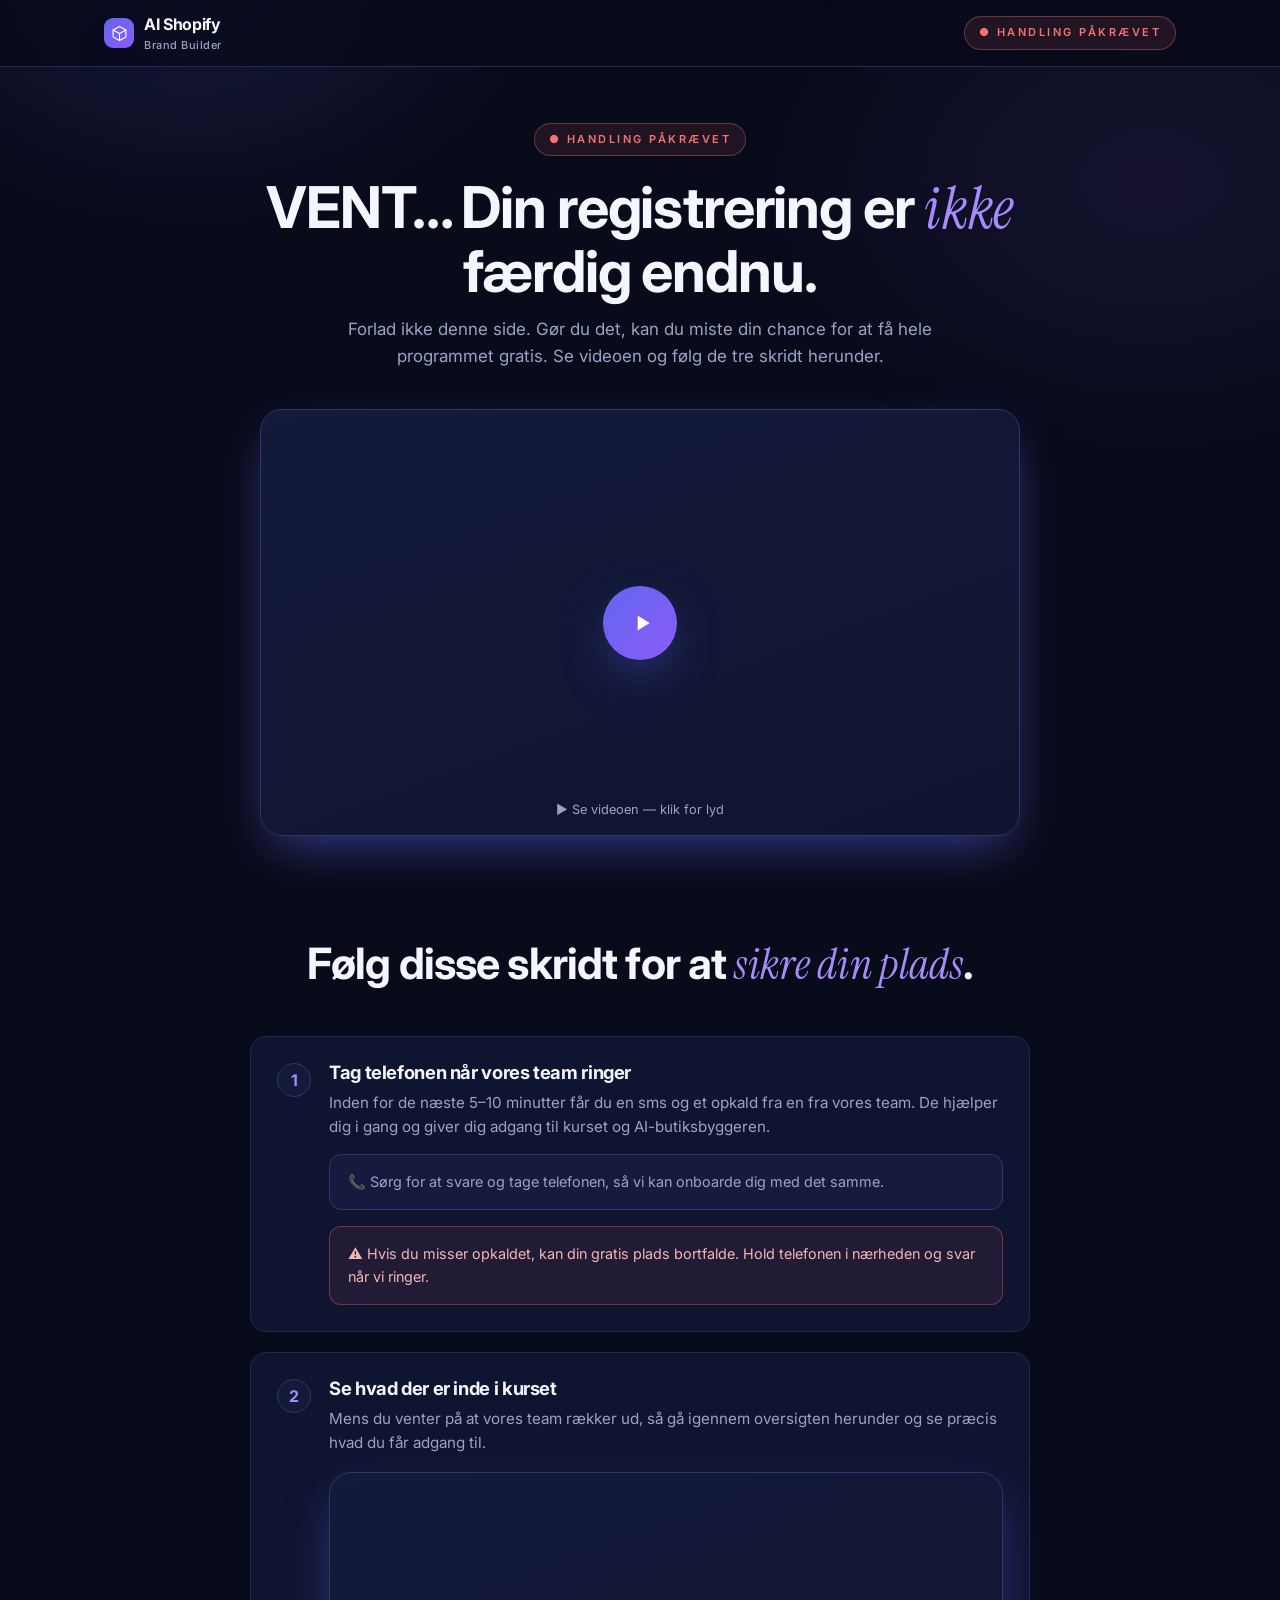
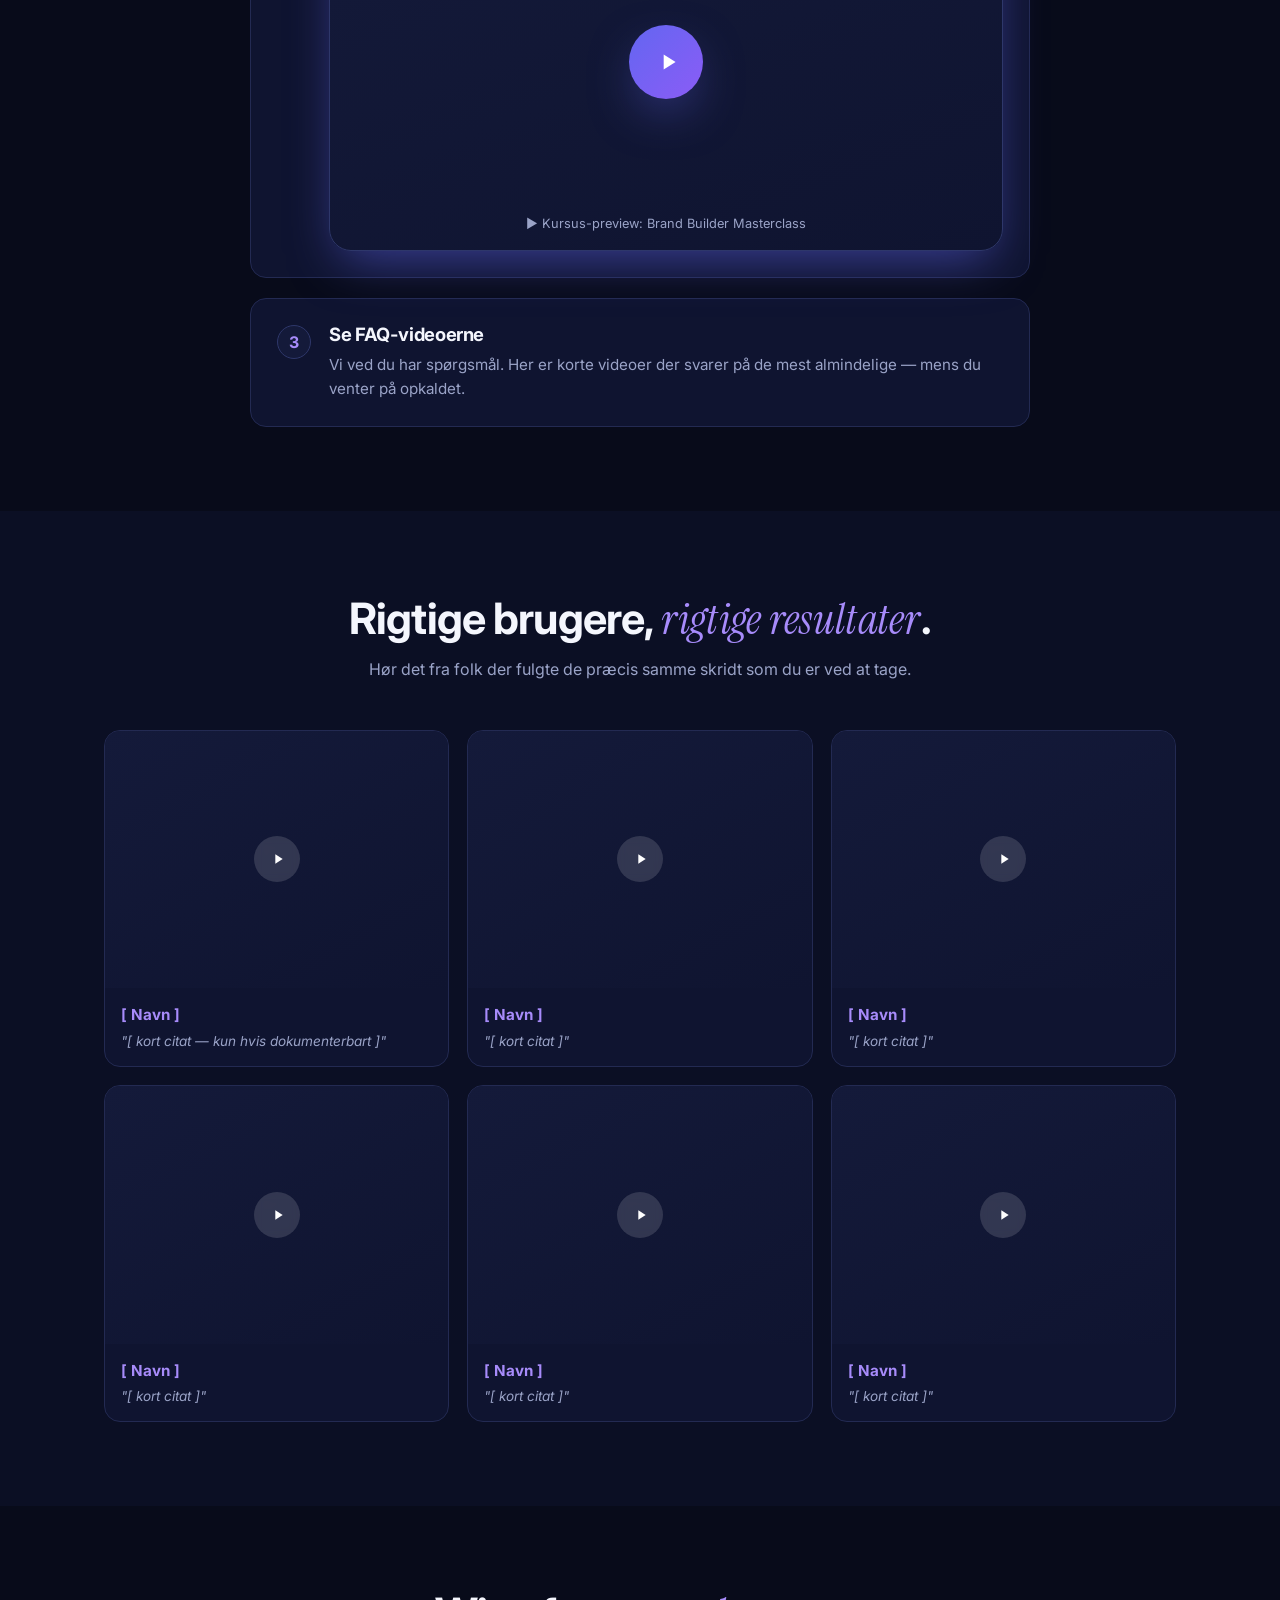
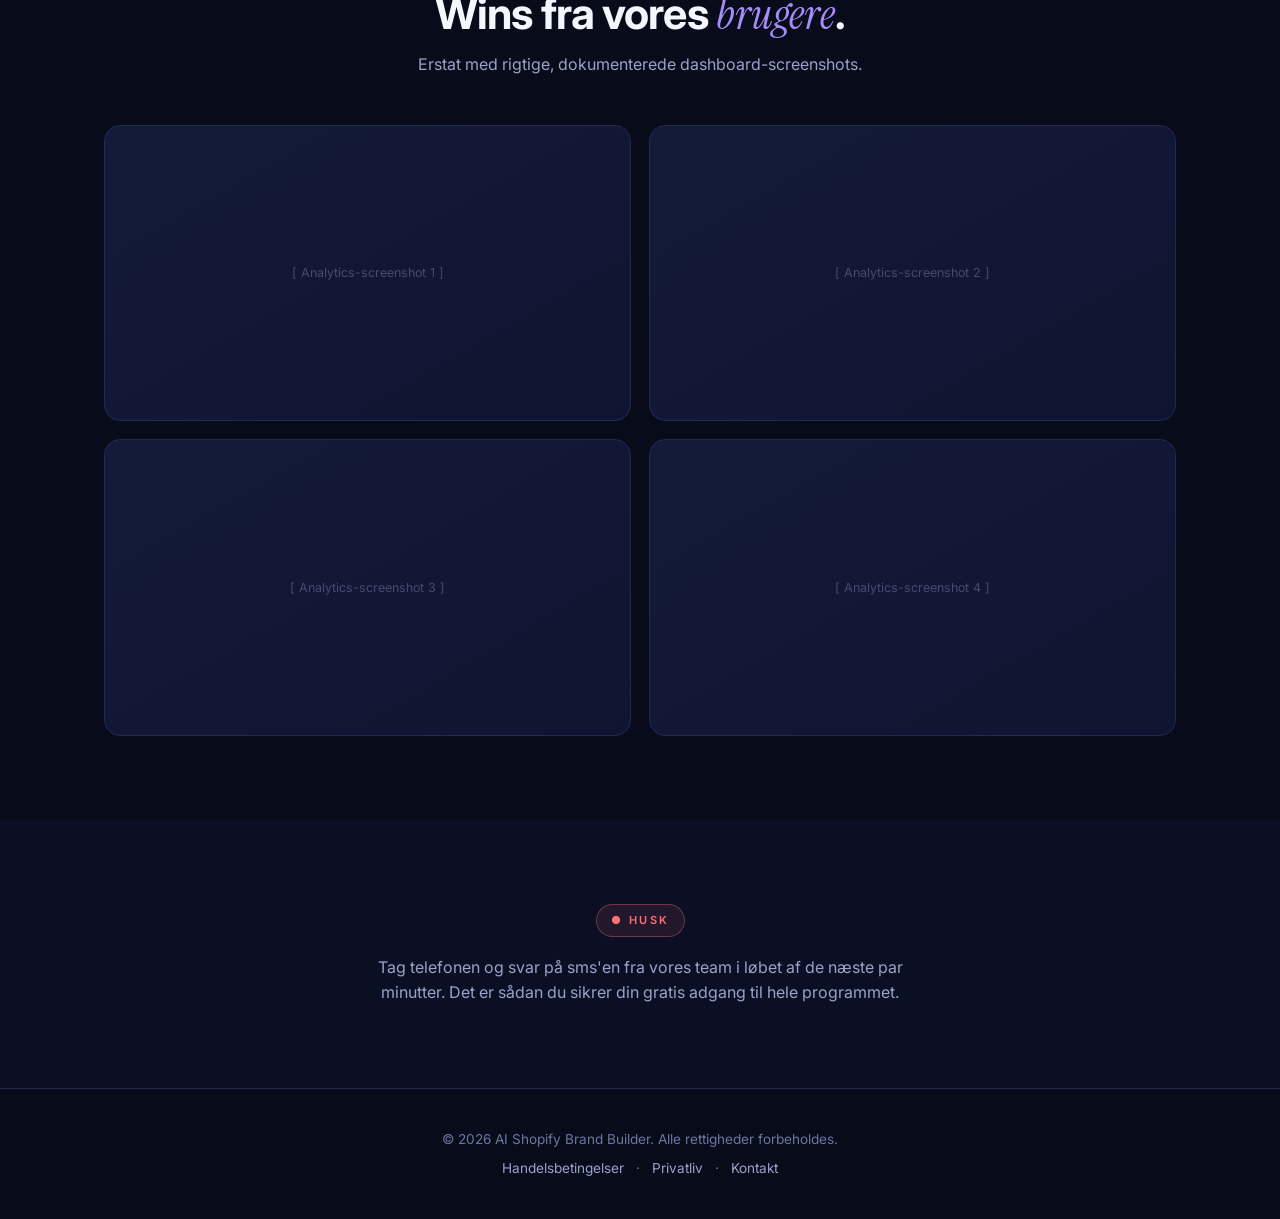
==== secure-spot.html @ dec0affe "Add files via upload" ====
<!DOCTYPE html>
<html lang="da">
<head>
  <meta charset="UTF-8" />
  <meta name="viewport" content="width=device-width, initial-scale=1.0" />
  <title>Sikr din plads — AI Shopify Brand Builder</title>
  <meta name="description" content="Din registrering er næsten færdig. Følg de sidste skridt for at sikre din gratis adgang." />
  <link rel="preconnect" href="https://fonts.googleapis.com" />
  <link rel="preconnect" href="https://fonts.gstatic.com" crossorigin />
  <link href="https://fonts.googleapis.com/css2?family=Inter:wght@400;500;600;700&family=Instrument+Serif:ital@0;1&display=swap" rel="stylesheet" />
  <link rel="stylesheet" href="styles.css" />
</head>
<body>

  <!-- =============== NAV =============== -->
  <header class="nav">
    <div class="wrap row">
      <a class="brand" href="index.html">
        <span class="mark" aria-hidden="true">
          <svg viewBox="0 0 24 24" fill="none"><path d="M12 2 3 7v10l9 5 9-5V7l-9-5Z" stroke="#fff" stroke-width="1.6" stroke-linejoin="round"/><path d="M12 12 3 7M12 12l9-5M12 12v10" stroke="#fff" stroke-width="1.6" stroke-linejoin="round"/></svg>
        </span>
        <span>AI Shopify<br><small>Brand Builder</small></span>
      </a>
      <span class="eyebrow warn">● Handling påkrævet</span>
    </div>
  </header>

  <!-- =============== HERO / WAIT =============== -->
  <section class="hero-warn">
    <div class="wrap">
      <span class="eyebrow warn">● Handling påkrævet</span>
      <h1>VENT… Din registrering er <em>ikke</em> færdig endnu.</h1>
      <p class="lead">Forlad ikke denne side. Gør du det, kan du miste din chance for at få hele programmet gratis. Se videoen og følg de tre skridt herunder.</p>

      <!-- VSL: replace with your onboarding video embed -->
      <div class="vsl" role="button" tabindex="0" aria-label="Afspil video" data-video>
        <div class="play" aria-hidden="true"><svg viewBox="0 0 24 24" fill="#fff"><path d="M8 5v14l11-7L8 5Z"/></svg></div>
        <div class="vsl-label">▶ Se videoen — klik for lyd</div>
      </div>
    </div>
  </section>

  <!-- =============== SECURE STEPS =============== -->
  <section style="padding-top: 20px;">
    <div class="wrap">
      <div class="section-head">
        <h2>Følg disse skridt for at <em>sikre din plads</em>.</h2>
      </div>

      <div class="secure-steps">
        <!-- Step 1 -->
        <div class="secure-step">
          <span class="idx">1</span>
          <div>
            <h3>Tag telefonen når vores team ringer</h3>
            <p>Inden for de næste 5–10 minutter får du en sms og et opkald fra en fra vores team. De hjælper dig i gang og giver dig adgang til kurset og AI-butiksbyggeren.</p>
            <div class="callout info">📞 Sørg for at svare og tage telefonen, så vi kan onboarde dig med det samme.</div>
            <div class="callout warn">⚠️ Hvis du misser opkaldet, kan din gratis plads bortfalde. Hold telefonen i nærheden og svar når vi ringer.</div>
          </div>
        </div>

        <!-- Step 2 -->
        <div class="secure-step">
          <span class="idx">2</span>
          <div>
            <h3>Se hvad der er inde i kurset</h3>
            <p>Mens du venter på at vores team rækker ud, så gå igennem oversigten herunder og se præcis hvad du får adgang til.</p>
            <div class="vsl" style="margin-top:18px; max-width:100%;" role="button" tabindex="0" aria-label="Afspil kursus-preview" data-video>
              <div class="play" aria-hidden="true"><svg viewBox="0 0 24 24" fill="#fff"><path d="M8 5v14l11-7L8 5Z"/></svg></div>
              <div class="vsl-label">▶ Kursus-preview: Brand Builder Masterclass</div>
            </div>
          </div>
        </div>

        <!-- Step 3 -->
        <div class="secure-step">
          <span class="idx">3</span>
          <div>
            <h3>Se FAQ-videoerne</h3>
            <p>Vi ved du har spørgsmål. Her er korte videoer der svarer på de mest almindelige — mens du venter på opkaldet.</p>
          </div>
        </div>
      </div>
    </div>
  </section>

  <!-- =============== TESTIMONIALS =============== -->
  <!--
    ⚠️ Erstat med RIGTIGE video-testimonials. Brug kun rigtige personer med samtykke,
    og undgå konkrete indtjeningspåstande du ikke kan dokumentere.
  -->
  <section style="background: var(--bg-2);">
    <div class="wrap">
      <div class="section-head">
        <h2>Rigtige brugere, <em>rigtige resultater</em>.</h2>
        <p>Hør det fra folk der fulgte de præcis samme skridt som du er ved at tage.</p>
      </div>

      <div class="testi-grid">
        <div class="testi">
          <div class="thumb"><div class="play"><svg viewBox="0 0 24 24" fill="#fff"><path d="M8 5v14l11-7L8 5Z"/></svg></div></div>
          <div class="meta"><b>[ Navn ]</b><p>"[ kort citat — kun hvis dokumenterbart ]"</p></div>
        </div>
        <div class="testi">
          <div class="thumb"><div class="play"><svg viewBox="0 0 24 24" fill="#fff"><path d="M8 5v14l11-7L8 5Z"/></svg></div></div>
          <div class="meta"><b>[ Navn ]</b><p>"[ kort citat ]"</p></div>
        </div>
        <div class="testi">
          <div class="thumb"><div class="play"><svg viewBox="0 0 24 24" fill="#fff"><path d="M8 5v14l11-7L8 5Z"/></svg></div></div>
          <div class="meta"><b>[ Navn ]</b><p>"[ kort citat ]"</p></div>
        </div>
        <div class="testi">
          <div class="thumb"><div class="play"><svg viewBox="0 0 24 24" fill="#fff"><path d="M8 5v14l11-7L8 5Z"/></svg></div></div>
          <div class="meta"><b>[ Navn ]</b><p>"[ kort citat ]"</p></div>
        </div>
        <div class="testi">
          <div class="thumb"><div class="play"><svg viewBox="0 0 24 24" fill="#fff"><path d="M8 5v14l11-7L8 5Z"/></svg></div></div>
          <div class="meta"><b>[ Navn ]</b><p>"[ kort citat ]"</p></div>
        </div>
        <div class="testi">
          <div class="thumb"><div class="play"><svg viewBox="0 0 24 24" fill="#fff"><path d="M8 5v14l11-7L8 5Z"/></svg></div></div>
          <div class="meta"><b>[ Navn ]</b><p>"[ kort citat ]"</p></div>
        </div>
      </div>
    </div>
  </section>

  <!-- =============== WINS =============== -->
  <section>
    <div class="wrap">
      <div class="section-head">
        <h2>Wins fra vores <em>brugere</em>.</h2>
        <p>Erstat med rigtige, dokumenterede dashboard-screenshots.</p>
      </div>
      <div class="result-grid">
        <div class="result-shot"><span class="ph">[ Analytics-screenshot 1 ]</span></div>
        <div class="result-shot"><span class="ph">[ Analytics-screenshot 2 ]</span></div>
        <div class="result-shot"><span class="ph">[ Analytics-screenshot 3 ]</span></div>
        <div class="result-shot"><span class="ph">[ Analytics-screenshot 4 ]</span></div>
      </div>
    </div>
  </section>

  <!-- =============== REMEMBER =============== -->
  <section style="background: var(--bg-2);">
    <div class="wrap remember">
      <span class="eyebrow warn">● Husk</span>
      <p>Tag telefonen og svar på sms'en fra vores team i løbet af de næste par minutter. Det er sådan du sikrer din gratis adgang til hele programmet.</p>
    </div>
  </section>

  <!-- =============== FOOTER =============== -->
  <footer>
    <div class="wrap">
      © 2026 AI Shopify Brand Builder. Alle rettigheder forbeholdes.
      <div class="foot-links"><a href="#">Handelsbetingelser</a> · <a href="#">Privatliv</a> · <a href="#">Kontakt</a></div>
    </div>
  </footer>

  <script src="script.js"></script>
</body>
</html>
---- styles.css ----
/* =========================================================
   AI Shopify Brand Builder — shared styles
   Dark editorial funnel theme. Edit tokens below to rebrand.
   ========================================================= */

:root {
  --bg:        #080b1a;
  --bg-2:      #0b0f24;
  --surface:   #0f1430;
  --surface-2: #141a3a;
  --border:    #232a52;
  --border-2:  #2e376a;

  --text:      #f4f6fd;
  --muted:     #9aa3c7;
  --muted-2:   #6d76a0;

  --brand:     #6366f1;
  --brand-2:   #8b5cf6;
  --brand-3:   #a78bfa;
  --success:   #4ade80;
  --danger:    #f87171;

  --grad: linear-gradient(135deg, #6366f1 0%, #8b5cf6 100%);
  --glow: 0 18px 50px -12px rgba(99, 102, 241, .55);

  --radius: 16px;
  --radius-lg: 22px;
  --maxw: 1120px;

  --serif: "Instrument Serif", Georgia, serif;
  --sans: "Inter", -apple-system, BlinkMacSystemFont, "Segoe UI", sans-serif;
}

* { box-sizing: border-box; margin: 0; padding: 0; }

html { scroll-behavior: smooth; }

body {
  font-family: var(--sans);
  background: var(--bg);
  color: var(--text);
  line-height: 1.55;
  -webkit-font-smoothing: antialiased;
  overflow-x: hidden;
}

/* subtle ambient glows in the page background */
body::before {
  content: "";
  position: fixed;
  inset: 0;
  background:
    radial-gradient(600px 400px at 15% 0%, rgba(99,102,241,.14), transparent 60%),
    radial-gradient(700px 500px at 90% 20%, rgba(139,92,246,.10), transparent 60%);
  pointer-events: none;
  z-index: 0;
}

.wrap { position: relative; z-index: 1; max-width: var(--maxw); margin: 0 auto; padding: 0 24px; }

a { color: inherit; text-decoration: none; }

em, .em {
  font-family: var(--serif);
  font-style: italic;
  font-weight: 400;
  color: var(--brand-3);
  letter-spacing: .3px;
}

/* ---------- eyebrow / labels ---------- */
.eyebrow {
  display: inline-flex;
  align-items: center;
  gap: 8px;
  font-size: 11px;
  font-weight: 600;
  letter-spacing: 2.5px;
  text-transform: uppercase;
  color: var(--brand-3);
  background: rgba(99,102,241,.10);
  border: 1px solid var(--border-2);
  border-radius: 999px;
  padding: 7px 14px;
}
.eyebrow.warn { color: var(--danger); background: rgba(248,113,113,.10); border-color: rgba(248,113,113,.35); }

/* ---------- headings ---------- */
h1, h2, h3 { font-weight: 700; letter-spacing: -0.02em; line-height: 1.08; }
h1 { font-size: clamp(2.1rem, 5vw, 3.6rem); }
h2 { font-size: clamp(1.7rem, 3.6vw, 2.7rem); }
h3 { font-size: 1.15rem; }
.lead { color: var(--muted); font-size: 1.06rem; max-width: 620px; }

/* ---------- buttons ---------- */
.btn {
  display: inline-flex;
  align-items: center;
  justify-content: center;
  gap: 10px;
  font-family: var(--sans);
  font-size: 1rem;
  font-weight: 600;
  color: #fff;
  background: var(--grad);
  border: none;
  border-radius: 12px;
  padding: 16px 28px;
  cursor: pointer;
  box-shadow: var(--glow);
  transition: transform .15s ease, box-shadow .15s ease, filter .15s ease;
}
.btn:hover { transform: translateY(-2px); filter: brightness(1.06); box-shadow: 0 24px 60px -12px rgba(99,102,241,.7); }
.btn:focus-visible { outline: 3px solid var(--brand-3); outline-offset: 3px; }
.btn.block { width: 100%; }
.btn.lg { padding: 20px 34px; font-size: 1.1rem; }
.btn.ghost { background: transparent; border: 1px solid var(--border-2); box-shadow: none; color: var(--text); }
.btn.ghost:hover { background: var(--surface-2); box-shadow: none; }
.btn .arrow { transition: transform .15s ease; }
.btn:hover .arrow { transform: translateX(3px); }

.substack { margin-top: 12px; font-size: 12px; letter-spacing: 1.5px; text-transform: uppercase; color: var(--muted-2); }

/* ---------- nav ---------- */
.nav {
  position: sticky; top: 0; z-index: 50;
  backdrop-filter: blur(14px);
  background: rgba(8,11,26,.72);
  border-bottom: 1px solid var(--border);
}
.nav .row { display: flex; align-items: center; justify-content: space-between; height: 66px; }
.brand { display: flex; align-items: center; gap: 10px; font-weight: 700; letter-spacing: -.02em; }
.brand .mark {
  width: 30px; height: 30px; border-radius: 9px; background: var(--grad);
  display: grid; place-items: center; box-shadow: var(--glow); flex: none;
}
.brand .mark svg { width: 17px; height: 17px; }
.brand small { display: block; font-size: 11px; font-weight: 500; color: var(--muted); letter-spacing: .5px; }
.nav-links { display: flex; align-items: center; gap: 28px; }
.nav-links a { font-size: .92rem; color: var(--muted); transition: color .15s; }
.nav-links a:hover { color: var(--text); }
.nav .btn { padding: 10px 20px; font-size: .9rem; border-radius: 10px; }

/* ---------- sections ---------- */
section { position: relative; z-index: 1; padding: 84px 0; }
.section-head { text-align: center; max-width: 680px; margin: 0 auto 48px; }
.section-head .eyebrow { margin-bottom: 20px; }
.section-head p { color: var(--muted); margin-top: 14px; }

/* ---------- hero ---------- */
.hero { padding-top: 60px; text-align: center; }
.hero h1 { max-width: 900px; margin: 22px auto 0; }
.hero .lead { margin: 20px auto 0; }
.hero-stats {
  display: grid; grid-template-columns: repeat(3, 1fr); gap: 14px;
  max-width: 620px; margin: 34px auto 0;
}
.stat-chip {
  background: var(--surface); border: 1px solid var(--border);
  border-radius: 14px; padding: 18px 12px;
}
.stat-chip .ico { color: var(--brand-3); font-size: 18px; margin-bottom: 8px; }
.stat-chip b { display: block; font-size: 1.35rem; }
.stat-chip span { font-size: .8rem; color: var(--muted); }

/* video / VSL frame */
.vsl {
  position: relative; margin: 40px auto 0; max-width: 760px;
  aspect-ratio: 16/9; border-radius: var(--radius-lg);
  border: 1px solid var(--border-2);
  background: linear-gradient(160deg, var(--surface-2), var(--surface));
  overflow: hidden; box-shadow: var(--glow);
  display: grid; place-items: center; cursor: pointer;
}
.vsl .play {
  width: 74px; height: 74px; border-radius: 50%; background: var(--grad);
  display: grid; place-items: center; box-shadow: var(--glow);
  transition: transform .18s ease;
}
.vsl:hover .play { transform: scale(1.08); }
.vsl .play svg { width: 26px; height: 26px; margin-left: 4px; }
.vsl .vsl-label { position: absolute; bottom: 16px; left: 0; right: 0; text-align: center; font-size: .8rem; color: var(--muted); }

.hero-cta { margin-top: 34px; display: flex; flex-direction: column; align-items: center; }
.social-proof { display: flex; align-items: center; gap: 12px; margin-top: 20px; color: var(--muted); font-size: .9rem; }
.avatars { display: flex; }
.avatars span {
  width: 30px; height: 30px; border-radius: 50%; margin-left: -8px;
  border: 2px solid var(--bg); background: var(--grad);
}
.avatars span:first-child { margin-left: 0; }

/* ---------- partners ---------- */
.partners { border-top: 1px solid var(--border); border-bottom: 1px solid var(--border); padding: 40px 0; }
.partners .label { text-align: center; font-size: 11px; letter-spacing: 2.5px; text-transform: uppercase; color: var(--muted-2); margin-bottom: 22px; }
.partner-row { display: flex; flex-wrap: wrap; justify-content: center; align-items: center; gap: 42px; opacity: .8; }
.partner-row span { font-weight: 700; font-size: 1.1rem; color: var(--muted); letter-spacing: -.02em; }

/* ---------- steps ---------- */
.steps { display: grid; gap: 22px; }
.step {
  display: grid; grid-template-columns: 1fr 1fr; gap: 40px; align-items: center;
  background: var(--surface); border: 1px solid var(--border);
  border-radius: var(--radius-lg); padding: 40px;
}
.step:nth-child(even) .step-media { order: 2; }
.step .num { font-family: var(--serif); font-style: italic; font-size: 1.1rem; color: var(--brand-3); }
.step .kicker { font-size: 11px; letter-spacing: 2.5px; text-transform: uppercase; color: var(--muted-2); margin-left: 8px; }
.step h3 { font-size: 1.7rem; margin: 14px 0 12px; }
.step p { color: var(--muted); }
.checks { list-style: none; margin-top: 18px; display: grid; gap: 10px; }
.checks li { display: flex; align-items: center; gap: 10px; font-size: .95rem; }
.checks .tick {
  width: 20px; height: 20px; border-radius: 50%; flex: none;
  background: rgba(74,222,128,.15); color: var(--success);
  display: grid; place-items: center; font-size: 12px;
}
.step-media {
  aspect-ratio: 4/3; border-radius: var(--radius); overflow: hidden;
  border: 1px solid var(--border-2);
  background: linear-gradient(150deg, var(--surface-2), #1a2149);
  display: grid; place-items: center; color: var(--muted-2); font-size: .85rem;
  position: relative;
}
.step-media .badge {
  position: absolute; top: 14px; right: 14px; font-size: 11px; font-weight: 600;
  background: rgba(99,102,241,.2); border: 1px solid var(--border-2);
  padding: 5px 12px; border-radius: 999px; color: var(--brand-3);
}

/* ---------- value stack ---------- */
.stack-card {
  max-width: 760px; margin: 0 auto;
  background: var(--surface); border: 1px solid var(--border);
  border-radius: var(--radius-lg); overflow: hidden;
}
.stack-head { display: flex; justify-content: space-between; align-items: center; padding: 20px 26px; border-bottom: 1px solid var(--border); font-size: 12px; letter-spacing: 1.5px; text-transform: uppercase; color: var(--muted-2); }
.stack-item { display: flex; align-items: center; gap: 18px; padding: 22px 26px; border-bottom: 1px solid var(--border); }
.stack-item .si-ico { width: 40px; height: 40px; flex: none; border-radius: 11px; background: var(--surface-2); border: 1px solid var(--border-2); display: grid; place-items: center; color: var(--brand-3); }
.stack-item .si-body { flex: 1; }
.stack-item .si-body b { display: block; font-size: 1rem; }
.stack-item .si-body span { font-size: .87rem; color: var(--muted); }
.stack-item .si-price { font-weight: 700; font-size: 1.05rem; color: var(--muted); }
.stack-total { display: flex; justify-content: space-between; align-items: center; padding: 24px 26px; }
.stack-total .tl { font-size: 12px; letter-spacing: 1.5px; text-transform: uppercase; color: var(--muted-2); }
.stack-total .old { text-decoration: line-through; color: var(--muted-2); font-size: 1.4rem; }
.stack-total .free { font-family: var(--serif); font-style: italic; font-size: 2.4rem; color: var(--success); line-height: 1; }
.stack-note { text-align: center; color: var(--muted); font-size: .9rem; max-width: 560px; margin: 24px auto 0; }

/* ---------- founder note ---------- */
.founder { display: grid; grid-template-columns: 0.9fr 1.1fr; gap: 48px; align-items: start; }
.founder-card {
  aspect-ratio: 3/4; border-radius: var(--radius-lg); overflow: hidden;
  border: 1px solid var(--border-2);
  background: linear-gradient(160deg, #1a2149, var(--surface));
  position: relative; display: grid; place-items: end start;
}
.founder-card .tag { position: absolute; bottom: 18px; left: 18px; }
.founder-card .tag b { display: block; font-size: 1.05rem; }
.founder-card .tag span { font-size: 11px; letter-spacing: 2px; text-transform: uppercase; color: var(--muted); }
.founder-body h2 { margin: 16px 0 20px; }
.founder-body p { color: var(--muted); margin-bottom: 16px; }
.founder-body .signature { font-family: var(--serif); font-style: italic; font-size: 1.4rem; color: var(--text); margin-top: 8px; }

/* ---------- results / stats ---------- */
.result-stats { display: grid; grid-template-columns: repeat(4, 1fr); gap: 20px; margin-bottom: 40px; }
.result-stats .rs b { font-family: var(--serif); font-style: italic; font-size: 2.4rem; color: var(--brand-3); display: block; line-height: 1; }
.result-stats .rs span { font-size: 11px; letter-spacing: 1.5px; text-transform: uppercase; color: var(--muted-2); }
.result-grid { display: grid; grid-template-columns: repeat(2, 1fr); gap: 18px; }
.result-shot {
  aspect-ratio: 16/9; border-radius: var(--radius); border: 1px solid var(--border);
  background: linear-gradient(150deg, var(--surface-2), var(--surface));
  display: grid; place-items: center; color: var(--muted-2); font-size: .85rem;
}
.result-caption { text-align: center; margin-top: 28px; font-size: 11px; letter-spacing: 2px; text-transform: uppercase; color: var(--muted-2); }

/* ---------- store showcase ---------- */
.store-grid { display: grid; grid-template-columns: repeat(3, 1fr); gap: 18px; }
.store-shot {
  aspect-ratio: 3/4; border-radius: var(--radius); border: 1px solid var(--border);
  background: linear-gradient(150deg, var(--surface-2), var(--surface));
  display: grid; place-items: center; color: var(--muted-2); font-size: .8rem; text-align: center; padding: 12px;
}

/* ---------- FAQ ---------- */
.faq { max-width: 780px; margin: 0 auto; display: grid; gap: 12px; }
.faq-item { background: var(--surface); border: 1px solid var(--border); border-radius: 14px; overflow: hidden; }
.faq-q { width: 100%; text-align: left; background: none; border: none; color: var(--text); font-family: var(--sans); font-size: 1rem; font-weight: 500; padding: 20px 22px; cursor: pointer; display: flex; justify-content: space-between; align-items: center; gap: 16px; }
.faq-q .n { color: var(--muted-2); font-size: .8rem; margin-right: 4px; }
.faq-q .pm { color: var(--brand-3); font-size: 1.3rem; transition: transform .2s ease; flex: none; }
.faq-item.open .faq-q .pm { transform: rotate(45deg); }
.faq-a { max-height: 0; overflow: hidden; transition: max-height .28s ease; color: var(--muted); }
.faq-a p { padding: 0 22px 22px; }

/* ---------- big CTA band ---------- */
.cta-band {
  position: relative; text-align: center;
  background: var(--surface); border: 1px solid var(--border-2);
  border-radius: var(--radius-lg); padding: 64px 32px; overflow: hidden;
}
.cta-band::after {
  content: ""; position: absolute; left: 50%; bottom: -40%; transform: translateX(-50%);
  width: 80%; height: 90%; background: radial-gradient(ellipse, rgba(99,102,241,.4), transparent 70%);
  pointer-events: none;
}
.cta-band h2 { position: relative; z-index: 1; max-width: 720px; margin: 0 auto 26px; }
.cta-band .btn { position: relative; z-index: 1; }

/* ---------- "you get" recap ---------- */
.recap { display: grid; grid-template-columns: 0.8fr 1.2fr; gap: 40px; align-items: center; }
.recap-card { aspect-ratio: 4/5; border-radius: var(--radius-lg); border: 1px solid var(--border-2); background: linear-gradient(160deg, #1a2149, var(--surface)); }
.recap ul { list-style: none; display: grid; gap: 14px; margin: 20px 0 26px; }
.recap li { display: flex; align-items: center; gap: 12px; }
.recap li .tick { width: 22px; height: 22px; border-radius: 50%; flex: none; background: rgba(74,222,128,.15); color: var(--success); display: grid; place-items: center; font-size: 12px; }
.recap .signature { font-family: var(--serif); font-style: italic; color: var(--muted); }

/* ---------- footer ---------- */
footer { border-top: 1px solid var(--border); padding: 40px 0; text-align: center; color: var(--muted-2); font-size: .85rem; z-index: 1; position: relative; }
footer a { color: var(--muted); }
footer .foot-links { margin-top: 8px; }
footer .foot-links a { margin: 0 8px; }

/* =========================================================
   Page 2 — secure your spot
   ========================================================= */
.hero-warn { text-align: center; padding-top: 56px; }
.hero-warn h1 { max-width: 760px; margin: 20px auto 14px; }
.hero-warn .lead { margin: 0 auto; }
.secure-steps { display: grid; gap: 20px; max-width: 780px; margin: 0 auto; }
.secure-step { display: flex; gap: 18px; background: var(--surface); border: 1px solid var(--border); border-radius: var(--radius); padding: 26px; }
.secure-step .idx { width: 34px; height: 34px; flex: none; border-radius: 50%; background: var(--surface-2); border: 1px solid var(--border-2); display: grid; place-items: center; color: var(--brand-3); font-weight: 700; }
.secure-step h3 { margin-bottom: 8px; }
.secure-step p { color: var(--muted); font-size: .95rem; }
.callout { margin-top: 16px; border-radius: 12px; padding: 16px 18px; font-size: .9rem; display: flex; gap: 12px; }
.callout.info { background: rgba(99,102,241,.08); border: 1px solid var(--border-2); color: var(--muted); }
.callout.warn { background: rgba(248,113,113,.08); border: 1px solid rgba(248,113,113,.35); color: #f3b6b6; }

.testi-grid { display: grid; grid-template-columns: repeat(3, 1fr); gap: 18px; }
.testi {
  border-radius: var(--radius); border: 1px solid var(--border); overflow: hidden;
  background: var(--surface);
}
.testi .thumb { aspect-ratio: 4/3; background: linear-gradient(150deg, var(--surface-2), var(--surface)); display: grid; place-items: center; position: relative; }
.testi .thumb .play { width: 46px; height: 46px; border-radius: 50%; background: rgba(255,255,255,.14); backdrop-filter: blur(4px); display: grid; place-items: center; }
.testi .thumb .play svg { width: 16px; height: 16px; margin-left: 2px; }
.testi .meta { padding: 14px 16px; }
.testi .meta b { color: var(--brand-3); font-size: .95rem; }
.testi .meta p { color: var(--muted); font-size: .85rem; margin-top: 4px; font-style: italic; }

.remember { text-align: center; max-width: 620px; margin: 0 auto; }
.remember .eyebrow { margin-bottom: 18px; }
.remember p { color: var(--muted); }

/* placeholder helper text baked into media blocks */
.ph { opacity: .55; font-size: .78rem; }

/* ---------- responsive ---------- */
@media (max-width: 860px) {
  .nav-links { display: none; }
  .step, .founder, .recap { grid-template-columns: 1fr; gap: 28px; }
  .step:nth-child(even) .step-media { order: 0; }
  .step { padding: 28px; }
  .result-stats { grid-template-columns: repeat(2, 1fr); gap: 24px 16px; }
  .result-grid, .store-grid, .testi-grid { grid-template-columns: 1fr; }
  .hero-stats { grid-template-columns: 1fr; max-width: 340px; }
  section { padding: 60px 0; }
}
@media (max-width: 520px) {
  .partner-row { gap: 24px; }
  .cta-band { padding: 44px 20px; }
}

/* accessibility: honour reduced motion */
@media (prefers-reduced-motion: reduce) {
  * { animation: none !important; transition: none !important; scroll-behavior: auto !important; }
}
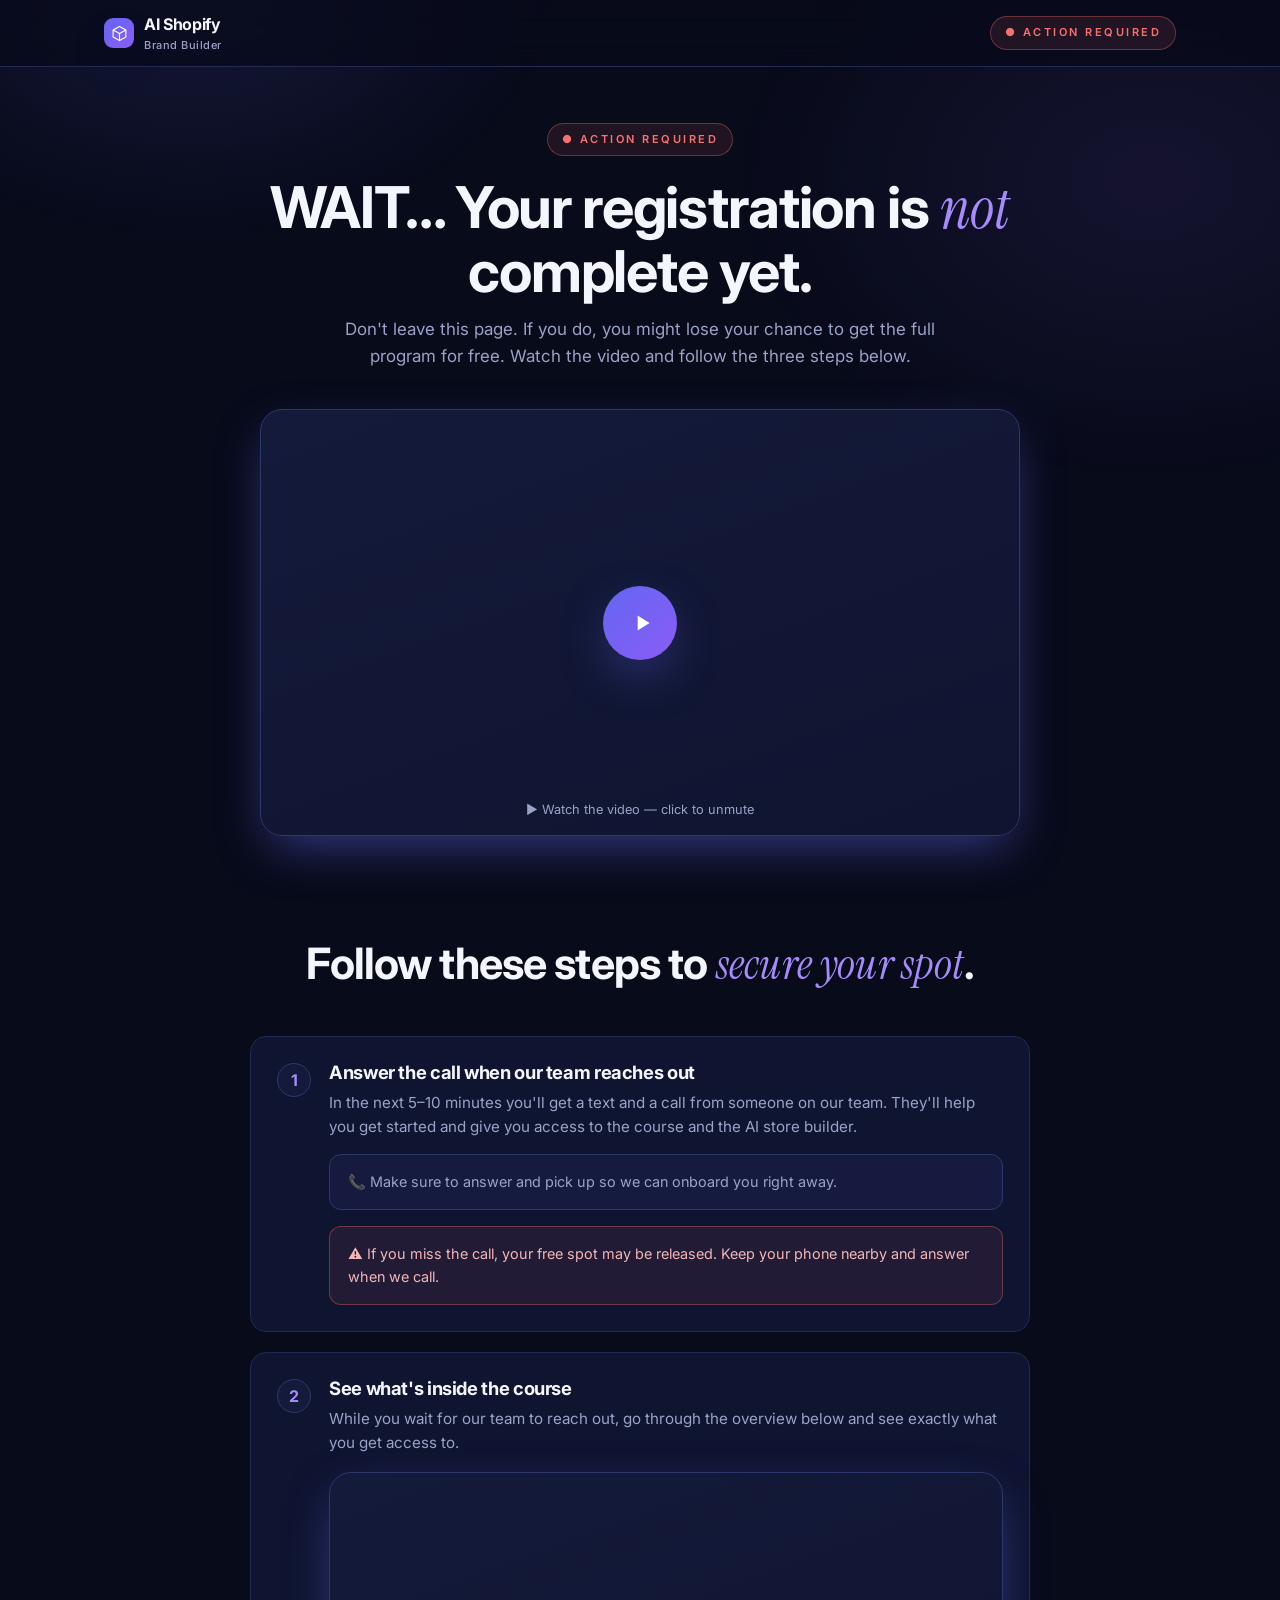
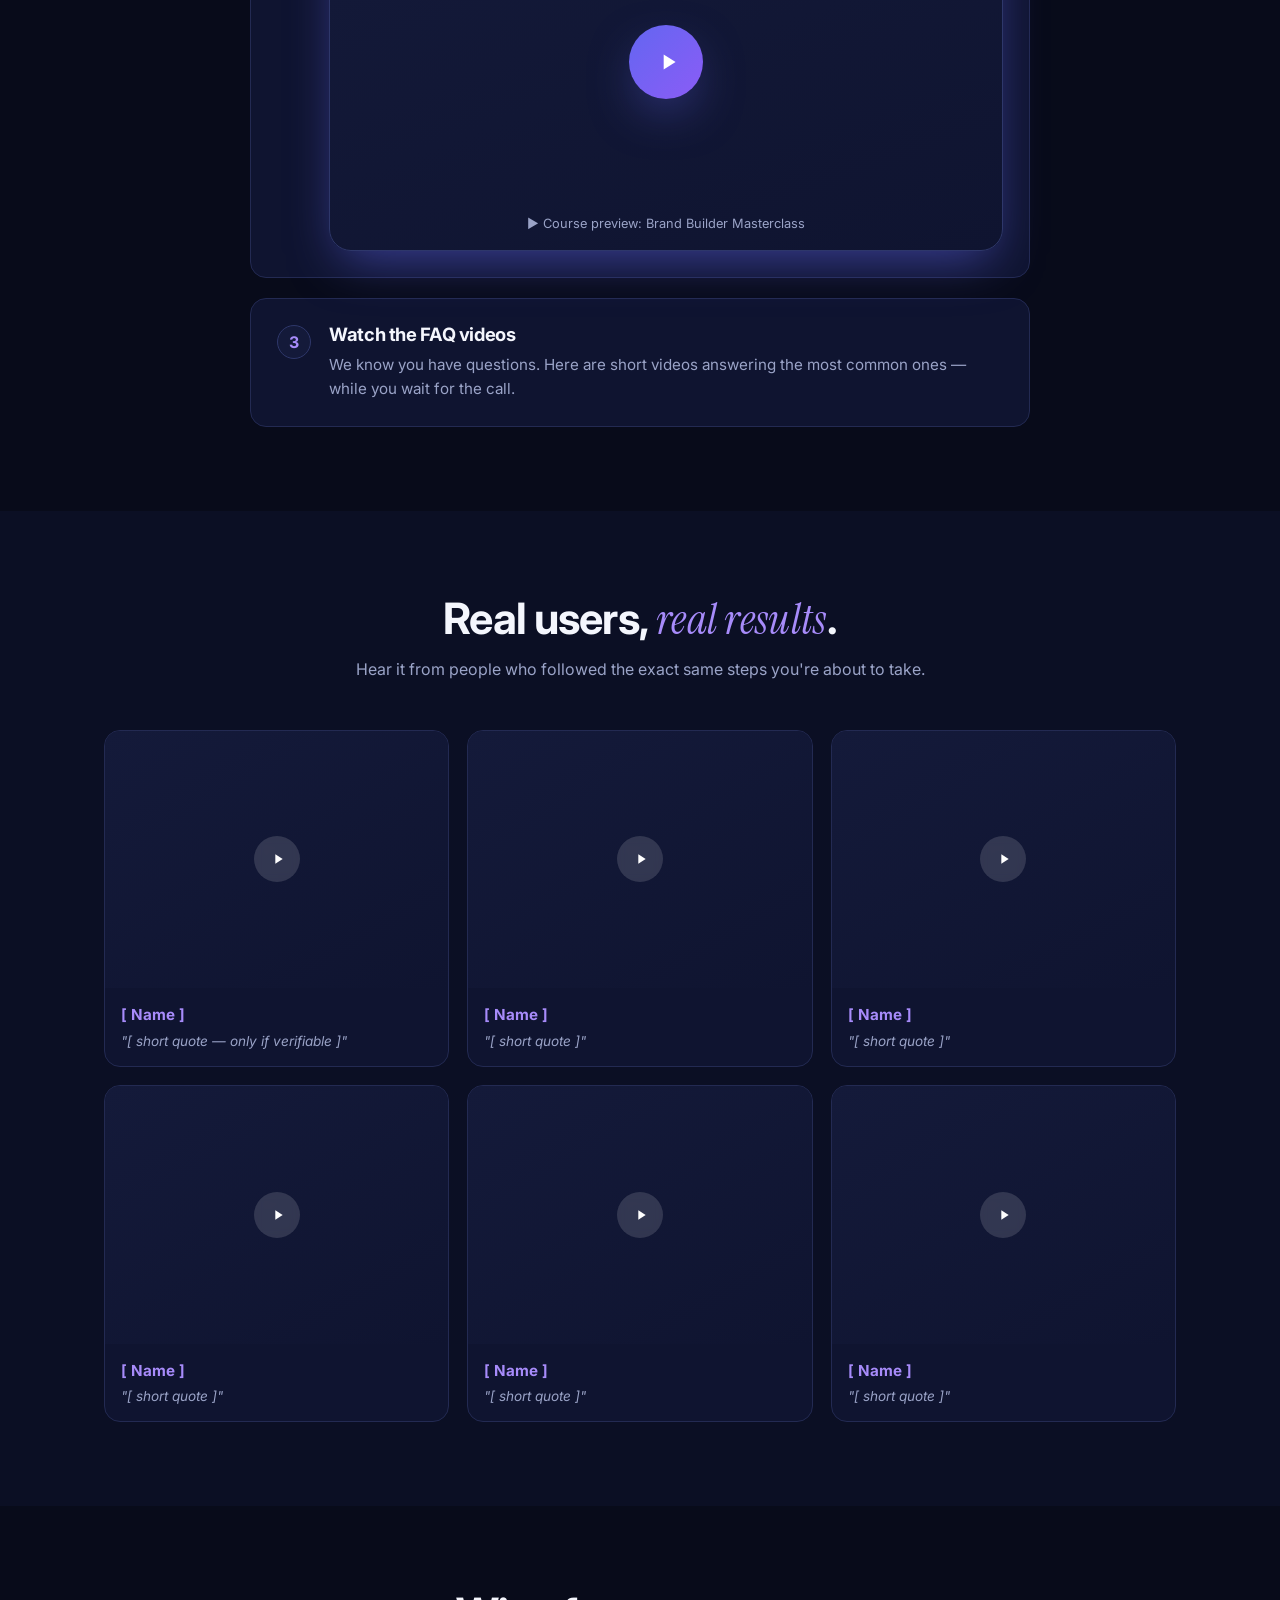
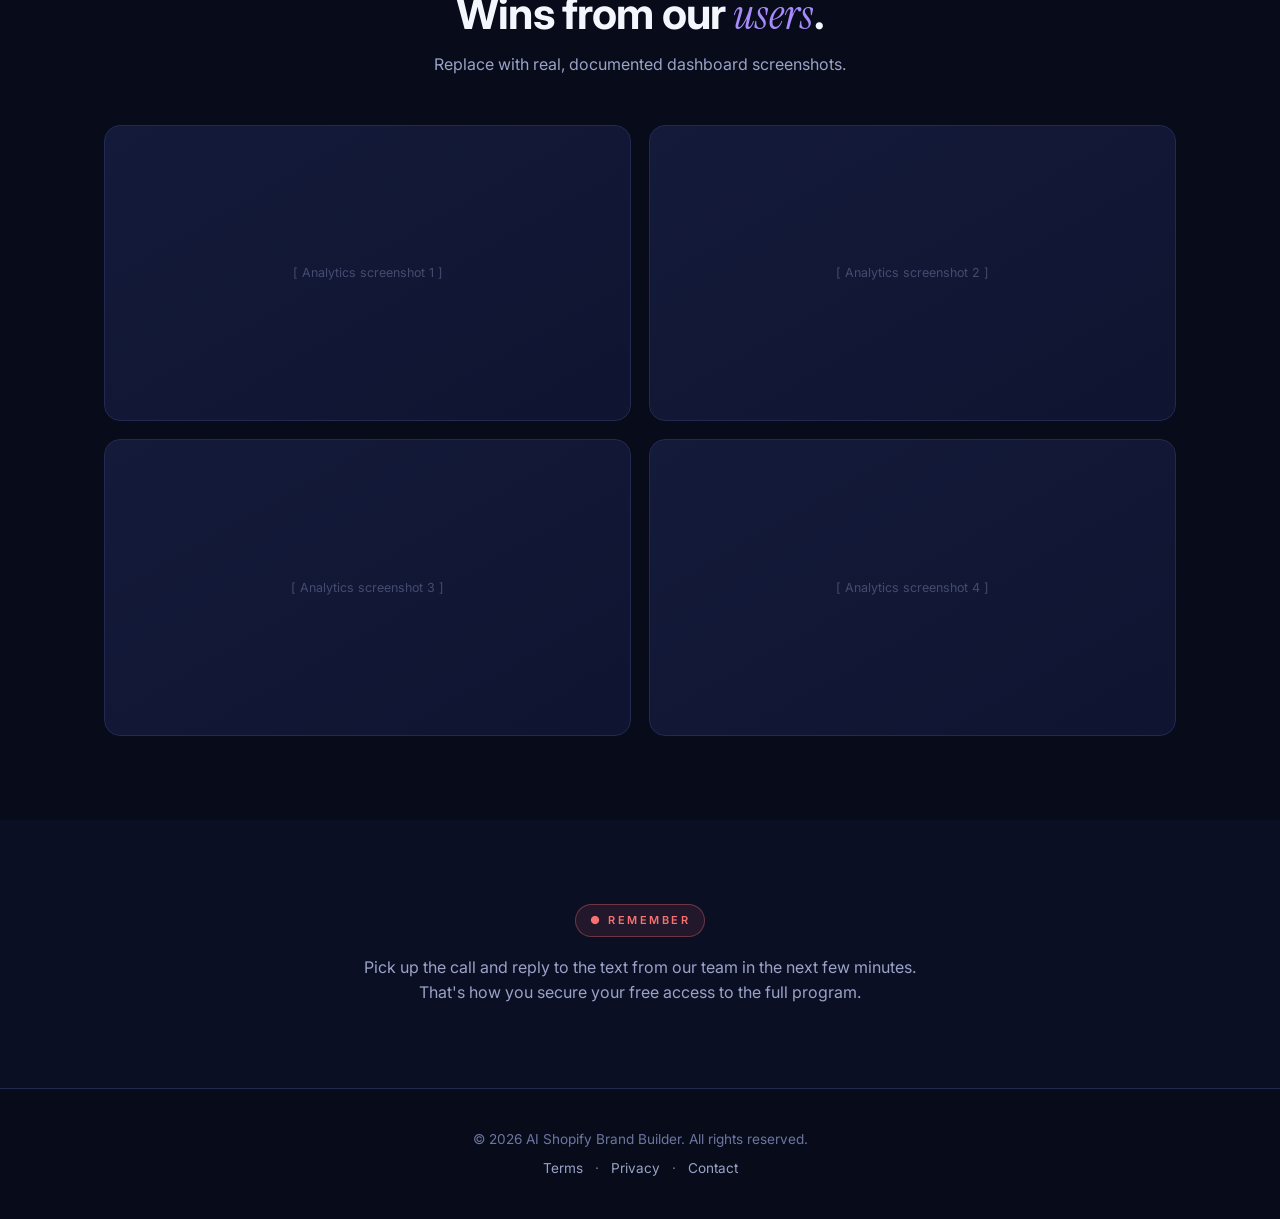
==== commit 9fe29863: "Add files via upload" ====
--- a/secure-spot.html
+++ b/secure-spot.html
@@ -1,10 +1,10 @@
 <!DOCTYPE html>
-<html lang="da">
+<html lang="en">
 <head>
   <meta charset="UTF-8" />
   <meta name="viewport" content="width=device-width, initial-scale=1.0" />
-  <title>Sikr din plads — AI Shopify Brand Builder</title>
-  <meta name="description" content="Din registrering er næsten færdig. Følg de sidste skridt for at sikre din gratis adgang." />
+  <title>Secure your spot — AI Shopify Brand Builder</title>
+  <meta name="description" content="Your registration is almost complete. Follow the final steps to secure your free access." />
   <link rel="preconnect" href="https://fonts.googleapis.com" />
   <link rel="preconnect" href="https://fonts.gstatic.com" crossorigin />
   <link href="https://fonts.googleapis.com/css2?family=Inter:wght@400;500;600;700&family=Instrument+Serif:ital@0;1&display=swap" rel="stylesheet" />
@@ -21,21 +21,21 @@
         </span>
         <span>AI Shopify<br><small>Brand Builder</small></span>
       </a>
-      <span class="eyebrow warn">● Handling påkrævet</span>
+      <span class="eyebrow warn">● Action required</span>
     </div>
   </header>
 
   <!-- =============== HERO / WAIT =============== -->
   <section class="hero-warn">
     <div class="wrap">
-      <span class="eyebrow warn">● Handling påkrævet</span>
-      <h1>VENT… Din registrering er <em>ikke</em> færdig endnu.</h1>
-      <p class="lead">Forlad ikke denne side. Gør du det, kan du miste din chance for at få hele programmet gratis. Se videoen og følg de tre skridt herunder.</p>
+      <span class="eyebrow warn">● Action required</span>
+      <h1>WAIT… Your registration is <em>not</em> complete yet.</h1>
+      <p class="lead">Don't leave this page. If you do, you might lose your chance to get the full program for free. Watch the video and follow the three steps below.</p>
 
       <!-- VSL: replace with your onboarding video embed -->
-      <div class="vsl" role="button" tabindex="0" aria-label="Afspil video" data-video>
+      <div class="vsl" role="button" tabindex="0" aria-label="Play video" data-video>
         <div class="play" aria-hidden="true"><svg viewBox="0 0 24 24" fill="#fff"><path d="M8 5v14l11-7L8 5Z"/></svg></div>
-        <div class="vsl-label">▶ Se videoen — klik for lyd</div>
+        <div class="vsl-label">▶ Watch the video — click to unmute</div>
       </div>
     </div>
   </section>
@@ -44,7 +44,7 @@
   <section style="padding-top: 20px;">
     <div class="wrap">
       <div class="section-head">
-        <h2>Følg disse skridt for at <em>sikre din plads</em>.</h2>
+        <h2>Follow these steps to <em>secure your spot</em>.</h2>
       </div>
 
       <div class="secure-steps">
@@ -52,10 +52,10 @@
         <div class="secure-step">
           <span class="idx">1</span>
           <div>
-            <h3>Tag telefonen når vores team ringer</h3>
-            <p>Inden for de næste 5–10 minutter får du en sms og et opkald fra en fra vores team. De hjælper dig i gang og giver dig adgang til kurset og AI-butiksbyggeren.</p>
-            <div class="callout info">📞 Sørg for at svare og tage telefonen, så vi kan onboarde dig med det samme.</div>
-            <div class="callout warn">⚠️ Hvis du misser opkaldet, kan din gratis plads bortfalde. Hold telefonen i nærheden og svar når vi ringer.</div>
+            <h3>Answer the call when our team reaches out</h3>
+            <p>In the next 5–10 minutes you'll get a text and a call from someone on our team. They'll help you get started and give you access to the course and the AI store builder.</p>
+            <div class="callout info">📞 Make sure to answer and pick up so we can onboard you right away.</div>
+            <div class="callout warn">⚠️ If you miss the call, your free spot may be released. Keep your phone nearby and answer when we call.</div>
           </div>
         </div>
 
@@ -63,11 +63,11 @@
         <div class="secure-step">
           <span class="idx">2</span>
           <div>
-            <h3>Se hvad der er inde i kurset</h3>
-            <p>Mens du venter på at vores team rækker ud, så gå igennem oversigten herunder og se præcis hvad du får adgang til.</p>
-            <div class="vsl" style="margin-top:18px; max-width:100%;" role="button" tabindex="0" aria-label="Afspil kursus-preview" data-video>
+            <h3>See what's inside the course</h3>
+            <p>While you wait for our team to reach out, go through the overview below and see exactly what you get access to.</p>
+            <div class="vsl" style="margin-top:18px; max-width:100%;" role="button" tabindex="0" aria-label="Play course preview" data-video>
               <div class="play" aria-hidden="true"><svg viewBox="0 0 24 24" fill="#fff"><path d="M8 5v14l11-7L8 5Z"/></svg></div>
-              <div class="vsl-label">▶ Kursus-preview: Brand Builder Masterclass</div>
+              <div class="vsl-label">▶ Course preview: Brand Builder Masterclass</div>
             </div>
           </div>
         </div>
@@ -76,8 +76,8 @@
         <div class="secure-step">
           <span class="idx">3</span>
           <div>
-            <h3>Se FAQ-videoerne</h3>
-            <p>Vi ved du har spørgsmål. Her er korte videoer der svarer på de mest almindelige — mens du venter på opkaldet.</p>
+            <h3>Watch the FAQ videos</h3>
+            <p>We know you have questions. Here are short videos answering the most common ones — while you wait for the call.</p>
           </div>
         </div>
       </div>
@@ -86,40 +86,40 @@
 
   <!-- =============== TESTIMONIALS =============== -->
   <!--
-    ⚠️ Erstat med RIGTIGE video-testimonials. Brug kun rigtige personer med samtykke,
-    og undgå konkrete indtjeningspåstande du ikke kan dokumentere.
+    Replace with REAL video testimonials. Use only real people with consent,
+    and avoid specific income claims you cannot document.
   -->
   <section style="background: var(--bg-2);">
     <div class="wrap">
       <div class="section-head">
-        <h2>Rigtige brugere, <em>rigtige resultater</em>.</h2>
-        <p>Hør det fra folk der fulgte de præcis samme skridt som du er ved at tage.</p>
+        <h2>Real users, <em>real results</em>.</h2>
+        <p>Hear it from people who followed the exact same steps you're about to take.</p>
       </div>
 
       <div class="testi-grid">
         <div class="testi">
           <div class="thumb"><div class="play"><svg viewBox="0 0 24 24" fill="#fff"><path d="M8 5v14l11-7L8 5Z"/></svg></div></div>
-          <div class="meta"><b>[ Navn ]</b><p>"[ kort citat — kun hvis dokumenterbart ]"</p></div>
+          <div class="meta"><b>[ Name ]</b><p>"[ short quote — only if verifiable ]"</p></div>
         </div>
         <div class="testi">
           <div class="thumb"><div class="play"><svg viewBox="0 0 24 24" fill="#fff"><path d="M8 5v14l11-7L8 5Z"/></svg></div></div>
-          <div class="meta"><b>[ Navn ]</b><p>"[ kort citat ]"</p></div>
+          <div class="meta"><b>[ Name ]</b><p>"[ short quote ]"</p></div>
         </div>
         <div class="testi">
           <div class="thumb"><div class="play"><svg viewBox="0 0 24 24" fill="#fff"><path d="M8 5v14l11-7L8 5Z"/></svg></div></div>
-          <div class="meta"><b>[ Navn ]</b><p>"[ kort citat ]"</p></div>
+          <div class="meta"><b>[ Name ]</b><p>"[ short quote ]"</p></div>
         </div>
         <div class="testi">
           <div class="thumb"><div class="play"><svg viewBox="0 0 24 24" fill="#fff"><path d="M8 5v14l11-7L8 5Z"/></svg></div></div>
-          <div class="meta"><b>[ Navn ]</b><p>"[ kort citat ]"</p></div>
+          <div class="meta"><b>[ Name ]</b><p>"[ short quote ]"</p></div>
         </div>
         <div class="testi">
           <div class="thumb"><div class="play"><svg viewBox="0 0 24 24" fill="#fff"><path d="M8 5v14l11-7L8 5Z"/></svg></div></div>
-          <div class="meta"><b>[ Navn ]</b><p>"[ kort citat ]"</p></div>
+          <div class="meta"><b>[ Name ]</b><p>"[ short quote ]"</p></div>
         </div>
         <div class="testi">
           <div class="thumb"><div class="play"><svg viewBox="0 0 24 24" fill="#fff"><path d="M8 5v14l11-7L8 5Z"/></svg></div></div>
-          <div class="meta"><b>[ Navn ]</b><p>"[ kort citat ]"</p></div>
+          <div class="meta"><b>[ Name ]</b><p>"[ short quote ]"</p></div>
         </div>
       </div>
     </div>
@@ -129,14 +129,14 @@
   <section>
     <div class="wrap">
       <div class="section-head">
-        <h2>Wins fra vores <em>brugere</em>.</h2>
-        <p>Erstat med rigtige, dokumenterede dashboard-screenshots.</p>
+        <h2>Wins from our <em>users</em>.</h2>
+        <p>Replace with real, documented dashboard screenshots.</p>
       </div>
       <div class="result-grid">
-        <div class="result-shot"><span class="ph">[ Analytics-screenshot 1 ]</span></div>
-        <div class="result-shot"><span class="ph">[ Analytics-screenshot 2 ]</span></div>
-        <div class="result-shot"><span class="ph">[ Analytics-screenshot 3 ]</span></div>
-        <div class="result-shot"><span class="ph">[ Analytics-screenshot 4 ]</span></div>
+        <div class="result-shot"><span class="ph">[ Analytics screenshot 1 ]</span></div>
+        <div class="result-shot"><span class="ph">[ Analytics screenshot 2 ]</span></div>
+        <div class="result-shot"><span class="ph">[ Analytics screenshot 3 ]</span></div>
+        <div class="result-shot"><span class="ph">[ Analytics screenshot 4 ]</span></div>
       </div>
     </div>
   </section>
@@ -144,16 +144,16 @@
   <!-- =============== REMEMBER =============== -->
   <section style="background: var(--bg-2);">
     <div class="wrap remember">
-      <span class="eyebrow warn">● Husk</span>
-      <p>Tag telefonen og svar på sms'en fra vores team i løbet af de næste par minutter. Det er sådan du sikrer din gratis adgang til hele programmet.</p>
+      <span class="eyebrow warn">● Remember</span>
+      <p>Pick up the call and reply to the text from our team in the next few minutes. That's how you secure your free access to the full program.</p>
     </div>
   </section>
 
   <!-- =============== FOOTER =============== -->
   <footer>
     <div class="wrap">
-      © 2026 AI Shopify Brand Builder. Alle rettigheder forbeholdes.
-      <div class="foot-links"><a href="#">Handelsbetingelser</a> · <a href="#">Privatliv</a> · <a href="#">Kontakt</a></div>
+      © 2026 AI Shopify Brand Builder. All rights reserved.
+      <div class="foot-links"><a href="#">Terms</a> · <a href="#">Privacy</a> · <a href="#">Contact</a></div>
     </div>
   </footer>
 
